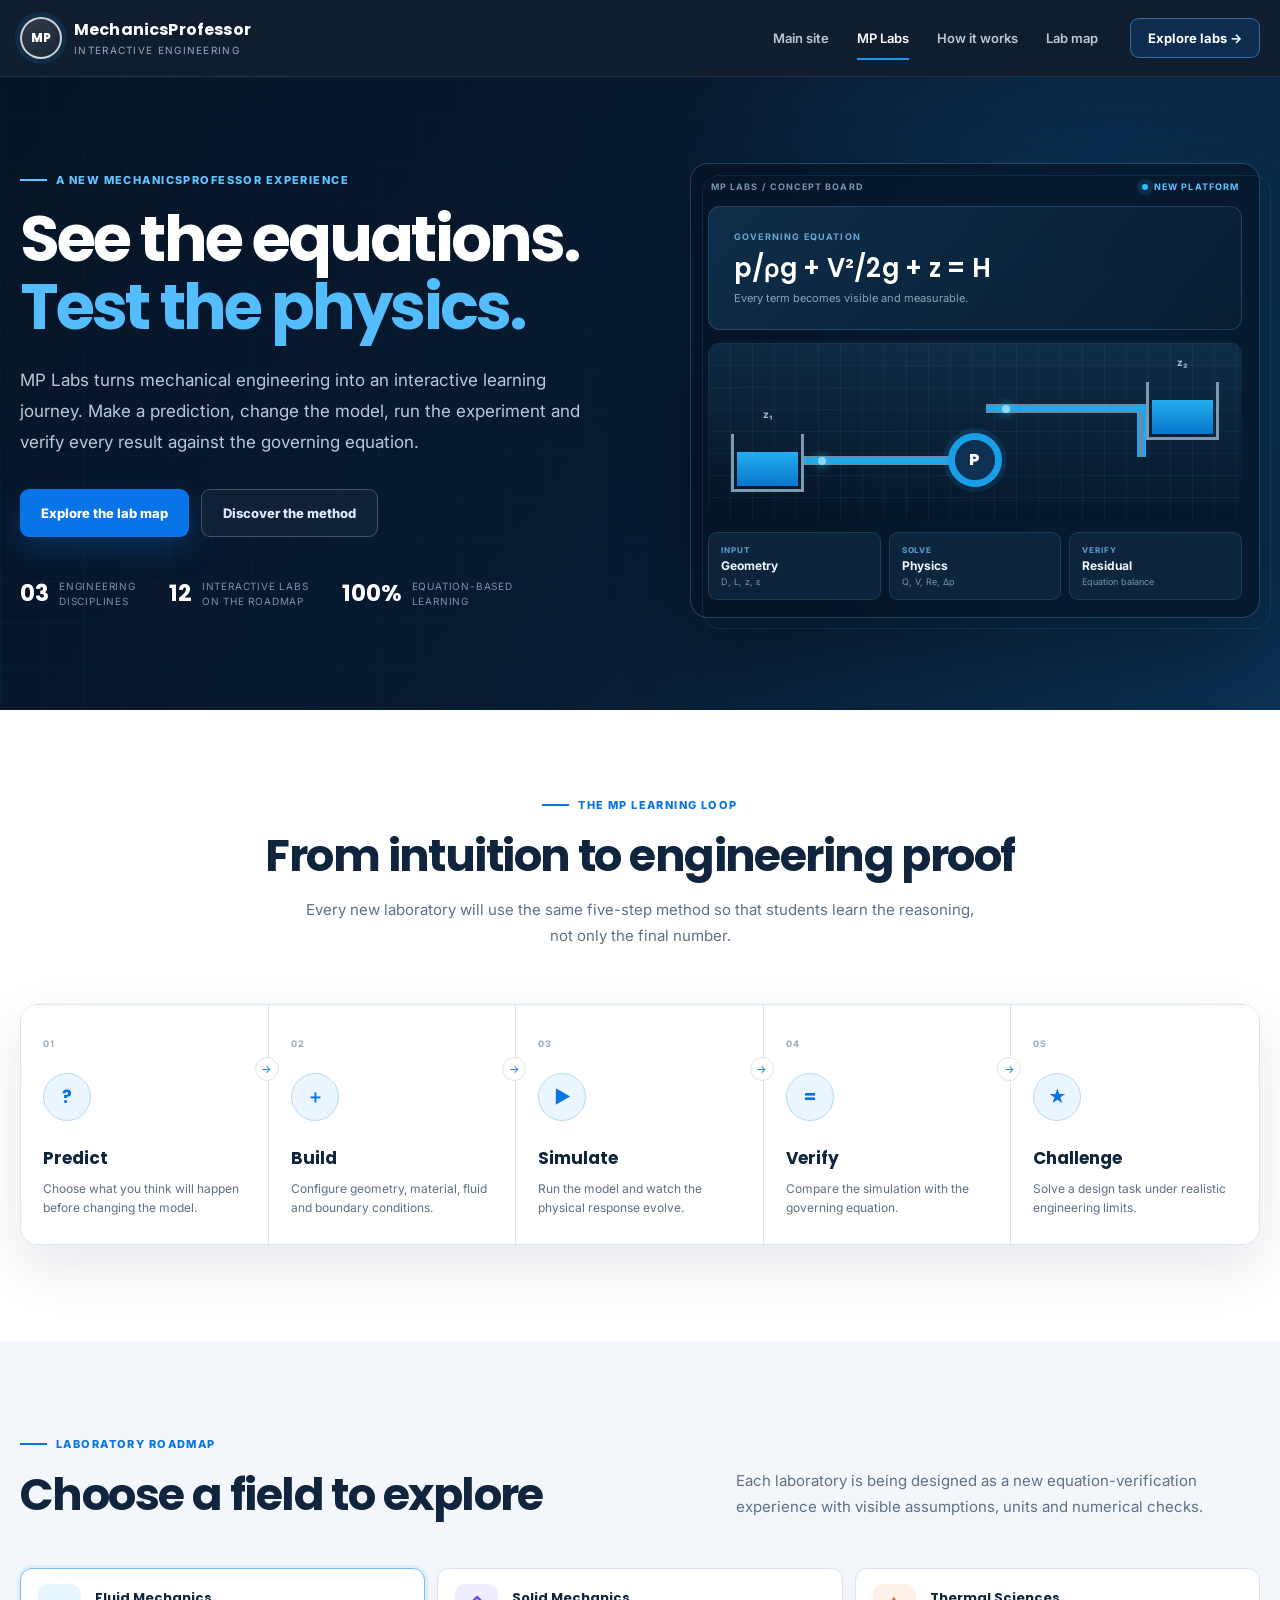
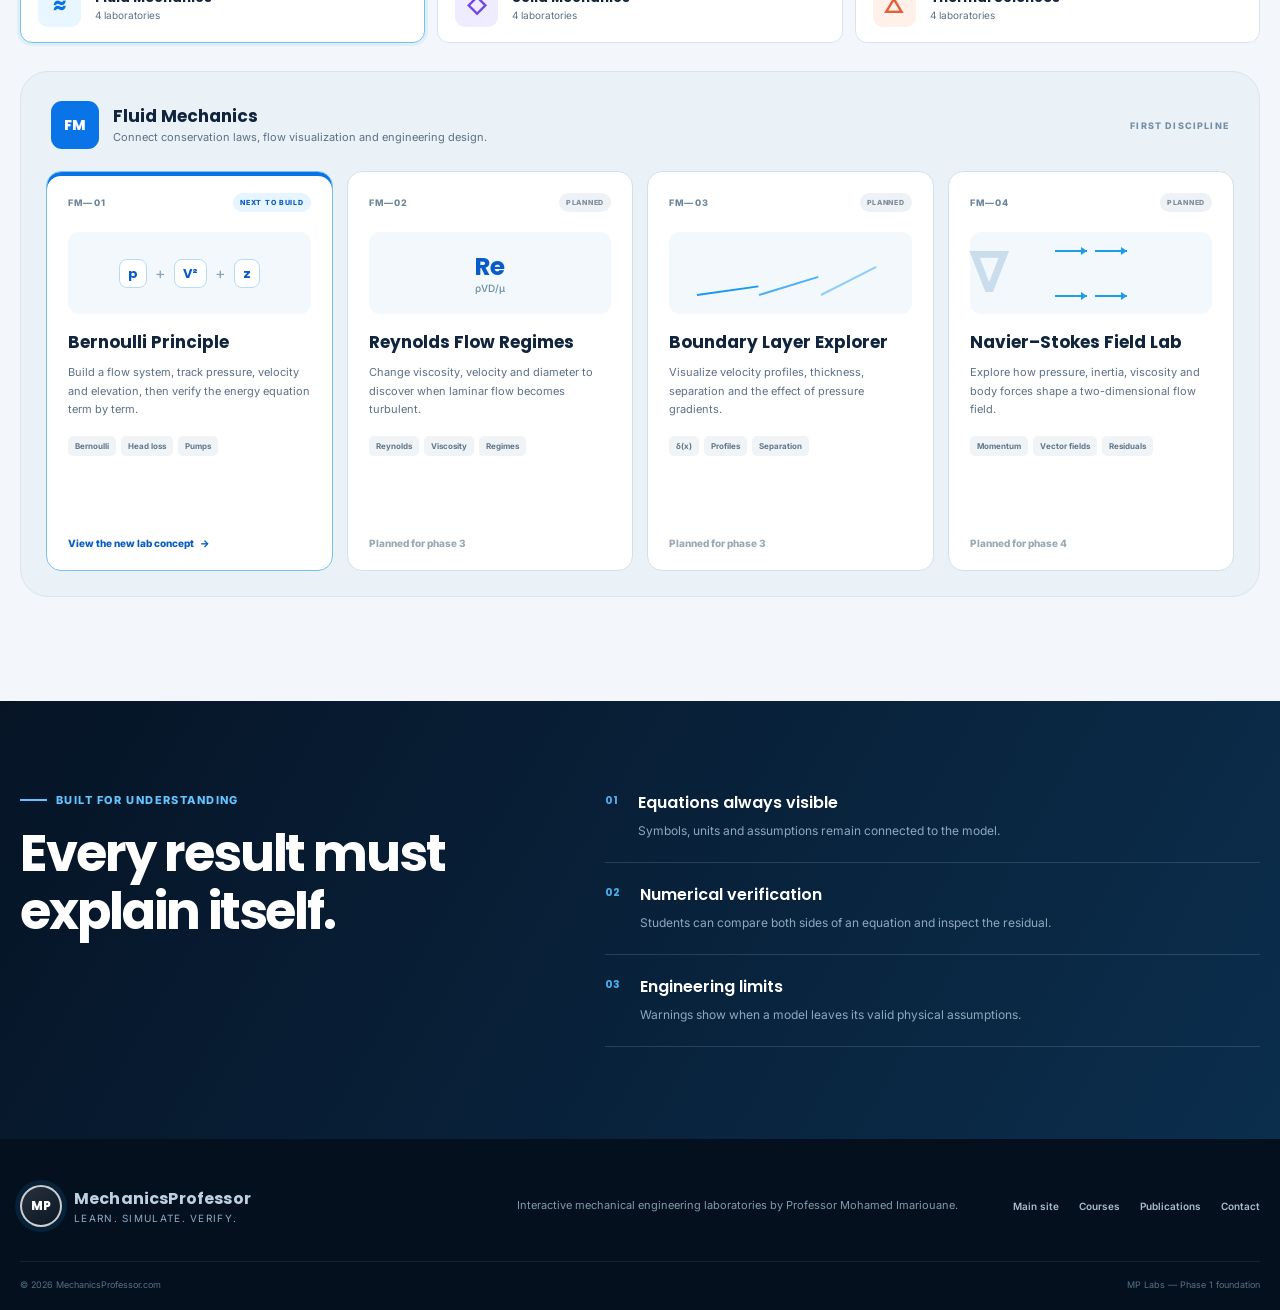
==== labs/index.html @ 992a131d "Launch MP Labs phase 1" ====
<!DOCTYPE html>
<html lang="en">
<head>
  <meta charset="UTF-8">
  <meta name="viewport" content="width=device-width, initial-scale=1.0">
  <meta name="description" content="MP Labs is the interactive engineering laboratory platform from MechanicsProfessor for fluid mechanics, solid mechanics and thermal sciences.">
  <meta name="author" content="Professor Mohamed Imariouane">
  <meta property="og:title" content="MP Labs | Interactive Engineering Laboratories">
  <meta property="og:description" content="Predict, build, simulate, verify and master engineering equations.">
  <meta property="og:type" content="website">
  <title>MP Labs | Interactive Engineering Laboratories</title>
  <link rel="preconnect" href="https://fonts.googleapis.com">
  <link rel="preconnect" href="https://fonts.gstatic.com" crossorigin>
  <link href="https://fonts.googleapis.com/css2?family=Inter:wght@400;500;600;700&family=Poppins:wght@500;600;700;800&display=swap" rel="stylesheet">
  <link rel="stylesheet" href="shared/lab-design.css">
</head>
<body class="labs-home">
  <header class="labs-header">
    <div class="labs-container header-inner">
      <a class="labs-brand" href="../index.html" aria-label="MechanicsProfessor home">
        <span class="brand-gear" aria-hidden="true">MP</span>
        <span class="brand-copy"><strong>MechanicsProfessor</strong><small>Interactive engineering</small></span>
      </a>
      <nav class="labs-nav" aria-label="Laboratory navigation">
        <a href="../index.html">Main site</a>
        <a class="active" href="./" aria-current="page">MP Labs</a>
        <a href="#method">How it works</a>
        <a href="#lab-map">Lab map</a>
      </nav>
      <a class="header-action" href="#lab-map">Explore labs <span aria-hidden="true">→</span></a>
    </div>
  </header>

  <main>
    <section class="labs-hero">
      <div class="labs-container hero-grid">
        <div class="hero-copy">
          <p class="eyebrow"><span></span> A new MechanicsProfessor experience</p>
          <h1>See the equations.<br><em>Test the physics.</em></h1>
          <p class="hero-lead">MP Labs turns mechanical engineering into an interactive learning journey. Make a prediction, change the model, run the experiment and verify every result against the governing equation.</p>
          <div class="hero-actions">
            <a class="button button-primary" href="#lab-map">Explore the lab map</a>
            <a class="button button-secondary" href="#method">Discover the method</a>
          </div>
          <dl class="hero-facts">
            <div><dt>03</dt><dd>engineering<br>disciplines</dd></div>
            <div><dt>12</dt><dd>interactive labs<br>on the roadmap</dd></div>
            <div><dt>100%</dt><dd>equation-based<br>learning</dd></div>
          </dl>
        </div>

        <div class="hero-board" aria-label="Preview of the MP Labs learning system">
          <div class="board-topline"><span>MP LABS / CONCEPT BOARD</span><span class="live-dot">NEW PLATFORM</span></div>
          <div class="equation-window">
            <div class="equation-label">Governing equation</div>
            <div class="equation-main">p/ρg + V²/2g + z = H</div>
            <div class="equation-note">Every term becomes visible and measurable.</div>
          </div>
          <div class="board-diagram" aria-hidden="true">
            <div class="reservoir reservoir-a"><span>z₁</span><i></i></div>
            <div class="pipe-line pipe-a"></div>
            <div class="pump-symbol">P</div>
            <div class="pipe-line pipe-b"></div>
            <div class="flow-pulse pulse-one"></div>
            <div class="flow-pulse pulse-two"></div>
            <div class="reservoir reservoir-b"><span>z₂</span><i></i></div>
          </div>
          <div class="board-metrics">
            <article><small>INPUT</small><strong>Geometry</strong><span>D, L, z, ε</span></article>
            <article><small>SOLVE</small><strong>Physics</strong><span>Q, V, Re, Δp</span></article>
            <article><small>VERIFY</small><strong>Residual</strong><span>Equation balance</span></article>
          </div>
        </div>
      </div>
    </section>

    <section class="method-section" id="method">
      <div class="labs-container">
        <div class="section-heading compact-heading">
          <p class="eyebrow"><span></span> The MP learning loop</p>
          <h2>From intuition to engineering proof</h2>
          <p>Every new laboratory will use the same five-step method so that students learn the reasoning, not only the final number.</p>
        </div>
        <ol class="learning-loop">
          <li><span class="step-number">01</span><div class="step-icon">?</div><h3>Predict</h3><p>Choose what you think will happen before changing the model.</p></li>
          <li><span class="step-number">02</span><div class="step-icon">＋</div><h3>Build</h3><p>Configure geometry, material, fluid and boundary conditions.</p></li>
          <li><span class="step-number">03</span><div class="step-icon">▶</div><h3>Simulate</h3><p>Run the model and watch the physical response evolve.</p></li>
          <li><span class="step-number">04</span><div class="step-icon">=</div><h3>Verify</h3><p>Compare the simulation with the governing equation.</p></li>
          <li><span class="step-number">05</span><div class="step-icon">★</div><h3>Challenge</h3><p>Solve a design task under realistic engineering limits.</p></li>
        </ol>
      </div>
    </section>

    <section class="lab-map-section" id="lab-map">
      <div class="labs-container">
        <div class="section-heading lab-map-heading">
          <div>
            <p class="eyebrow"><span></span> Laboratory roadmap</p>
            <h2>Choose a field to explore</h2>
          </div>
          <p>Each laboratory is being designed as a new equation-verification experience with visible assumptions, units and numerical checks.</p>
        </div>

        <div class="discipline-tabs" role="tablist" aria-label="Engineering disciplines">
          <button class="discipline-tab is-active" id="tab-fluid" type="button" role="tab" aria-selected="true" aria-controls="panel-fluid" data-discipline="fluid">
            <span class="tab-mark fluid-mark">≈</span><span><strong>Fluid Mechanics</strong><small>4 laboratories</small></span>
          </button>
          <button class="discipline-tab" id="tab-solid" type="button" role="tab" aria-selected="false" aria-controls="panel-solid" data-discipline="solid">
            <span class="tab-mark solid-mark">◇</span><span><strong>Solid Mechanics</strong><small>4 laboratories</small></span>
          </button>
          <button class="discipline-tab" id="tab-thermal" type="button" role="tab" aria-selected="false" aria-controls="panel-thermal" data-discipline="thermal">
            <span class="tab-mark thermal-mark">△</span><span><strong>Thermal Sciences</strong><small>4 laboratories</small></span>
          </button>
        </div>

        <div class="discipline-panel is-active" id="panel-fluid" role="tabpanel" aria-labelledby="tab-fluid" data-panel="fluid">
          <div class="panel-intro"><span class="panel-code">FM</span><div><h3>Fluid Mechanics</h3><p>Connect conservation laws, flow visualization and engineering design.</p></div><span class="panel-status">FIRST DISCIPLINE</span></div>
          <div class="lab-grid">
            <article class="lab-card lab-card-featured">
              <div class="card-meta"><span class="lab-code">FM—01</span><span class="status status-next">NEXT TO BUILD</span></div>
              <div class="card-symbol bernoulli-symbol"><span>p</span><i>+</i><span>V²</span><i>+</i><span>z</span></div>
              <h3>Bernoulli Principle</h3>
              <p>Build a flow system, track pressure, velocity and elevation, then verify the energy equation term by term.</p>
              <ul class="concept-tags"><li>Bernoulli</li><li>Head loss</li><li>Pumps</li></ul>
              <a class="card-link" href="fluid-mechanics/bernoulli/">View the new lab concept <span>→</span></a>
            </article>
            <article class="lab-card">
              <div class="card-meta"><span class="lab-code">FM—02</span><span class="status">PLANNED</span></div>
              <div class="card-symbol reynolds-symbol"><span>Re</span><i>ρVD/μ</i></div>
              <h3>Reynolds Flow Regimes</h3>
              <p>Change viscosity, velocity and diameter to discover when laminar flow becomes turbulent.</p>
              <ul class="concept-tags"><li>Reynolds</li><li>Viscosity</li><li>Regimes</li></ul>
              <span class="card-link card-link-muted">Planned for phase 3</span>
            </article>
            <article class="lab-card">
              <div class="card-meta"><span class="lab-code">FM—03</span><span class="status">PLANNED</span></div>
              <div class="card-symbol boundary-symbol"><i></i><i></i><i></i></div>
              <h3>Boundary Layer Explorer</h3>
              <p>Visualize velocity profiles, thickness, separation and the effect of pressure gradients.</p>
              <ul class="concept-tags"><li>δ(x)</li><li>Profiles</li><li>Separation</li></ul>
              <span class="card-link card-link-muted">Planned for phase 3</span>
            </article>
            <article class="lab-card">
              <div class="card-meta"><span class="lab-code">FM—04</span><span class="status">PLANNED</span></div>
              <div class="card-symbol field-symbol"><i></i><i></i><i></i><i></i><span>∇</span></div>
              <h3>Navier–Stokes Field Lab</h3>
              <p>Explore how pressure, inertia, viscosity and body forces shape a two-dimensional flow field.</p>
              <ul class="concept-tags"><li>Momentum</li><li>Vector fields</li><li>Residuals</li></ul>
              <span class="card-link card-link-muted">Planned for phase 4</span>
            </article>
          </div>
        </div>

        <div class="discipline-panel" id="panel-solid" role="tabpanel" aria-labelledby="tab-solid" data-panel="solid" hidden>
          <div class="panel-intro"><span class="panel-code solid-code">SM</span><div><h3>Solid Mechanics</h3><p>Link loading, deformation, stress and failure through interactive models.</p></div><span class="panel-status">ROADMAP</span></div>
          <div class="lab-grid">
            <article class="lab-card"><div class="card-meta"><span class="lab-code">SM—01</span><span class="status">PLANNED</span></div><div class="card-symbol text-symbol">σ–ε</div><h3>Stress–Strain Studio</h3><p>Compare elastic, plastic and brittle material behaviour from complete constitutive curves.</p><ul class="concept-tags"><li>Hooke</li><li>Yield</li><li>Ductility</li></ul><span class="card-link card-link-muted">Solid Mechanics roadmap</span></article>
            <article class="lab-card"><div class="card-meta"><span class="lab-code">SM—02</span><span class="status">PLANNED</span></div><div class="card-symbol text-symbol">EI·v″</div><h3>Beam Deflection Lab</h3><p>Move loads and supports, then compare the calculated and visualized deflection curve.</p><ul class="concept-tags"><li>Beams</li><li>Supports</li><li>Deflection</li></ul><span class="card-link card-link-muted">Solid Mechanics roadmap</span></article>
            <article class="lab-card"><div class="card-meta"><span class="lab-code">SM—03</span><span class="status">PLANNED</span></div><div class="card-symbol text-symbol">Mohr</div><h3>Mohr's Circle Explorer</h3><p>Rotate an element and see the normal and shear stresses move around Mohr's circle.</p><ul class="concept-tags"><li>Stress</li><li>Rotation</li><li>Principal</li></ul><span class="card-link card-link-muted">Solid Mechanics roadmap</span></article>
            <article class="lab-card"><div class="card-meta"><span class="lab-code">SM—04</span><span class="status">PLANNED</span></div><div class="card-symbol text-symbol">S–N</div><h3>Fatigue Design Lab</h3><p>Investigate cyclic loading, mean stress and design safety using S–N behaviour.</p><ul class="concept-tags"><li>Fatigue</li><li>Cycles</li><li>Safety</li></ul><span class="card-link card-link-muted">Solid Mechanics roadmap</span></article>
          </div>
        </div>

        <div class="discipline-panel" id="panel-thermal" role="tabpanel" aria-labelledby="tab-thermal" data-panel="thermal" hidden>
          <div class="panel-intro"><span class="panel-code thermal-code">TS</span><div><h3>Thermal Sciences</h3><p>Explore energy conversion, heat transfer and thermodynamic performance.</p></div><span class="panel-status">ROADMAP</span></div>
          <div class="lab-grid">
            <article class="lab-card"><div class="card-meta"><span class="lab-code">TS—01</span><span class="status">PLANNED</span></div><div class="card-symbol text-symbol">P–V</div><h3>Thermodynamic Cycle Builder</h3><p>Assemble ideal processes and visualize work, heat and efficiency on state diagrams.</p><ul class="concept-tags"><li>Cycles</li><li>Work</li><li>Efficiency</li></ul><span class="card-link card-link-muted">Thermal roadmap</span></article>
            <article class="lab-card"><div class="card-meta"><span class="lab-code">TS—02</span><span class="status">PLANNED</span></div><div class="card-symbol text-symbol">q = −k∇T</div><h3>Heat Conduction Lab</h3><p>Change geometry and conductivity to discover temperature fields and thermal resistance.</p><ul class="concept-tags"><li>Fourier</li><li>Gradient</li><li>Resistance</li></ul><span class="card-link card-link-muted">Thermal roadmap</span></article>
            <article class="lab-card"><div class="card-meta"><span class="lab-code">TS—03</span><span class="status">PLANNED</span></div><div class="card-symbol text-symbol">Nu</div><h3>Convection Explorer</h3><p>Connect flow regime, boundary layers and dimensionless correlations to heat transfer.</p><ul class="concept-tags"><li>Nusselt</li><li>Convection</li><li>Correlations</li></ul><span class="card-link card-link-muted">Thermal roadmap</span></article>
            <article class="lab-card"><div class="card-meta"><span class="lab-code">TS—04</span><span class="status">PLANNED</span></div><div class="card-symbol text-symbol">εσT⁴</div><h3>Thermal Radiation Lab</h3><p>Test emissivity, view factors and temperature to balance radiative exchange.</p><ul class="concept-tags"><li>Radiation</li><li>Emissivity</li><li>View factor</li></ul><span class="card-link card-link-muted">Thermal roadmap</span></article>
          </div>
        </div>
      </div>
    </section>

    <section class="quality-section">
      <div class="labs-container quality-grid">
        <div><p class="eyebrow light-eyebrow"><span></span> Built for understanding</p><h2>Every result must explain itself.</h2></div>
        <div class="quality-list">
          <article><span>01</span><div><h3>Equations always visible</h3><p>Symbols, units and assumptions remain connected to the model.</p></div></article>
          <article><span>02</span><div><h3>Numerical verification</h3><p>Students can compare both sides of an equation and inspect the residual.</p></div></article>
          <article><span>03</span><div><h3>Engineering limits</h3><p>Warnings show when a model leaves its valid physical assumptions.</p></div></article>
        </div>
      </div>
    </section>
  </main>

  <footer class="labs-footer">
    <div class="labs-container footer-main">
      <a class="labs-brand footer-brand" href="../index.html"><span class="brand-gear">MP</span><span class="brand-copy"><strong>MechanicsProfessor</strong><small>Learn. Simulate. Verify.</small></span></a>
      <p>Interactive mechanical engineering laboratories by Professor Mohamed Imariouane.</p>
      <div class="footer-links"><a href="../index.html">Main site</a><a href="../index.html#courses">Courses</a><a href="../index.html#publications">Publications</a><a href="../index.html#contact">Contact</a></div>
    </div>
    <div class="labs-container footer-bottom"><span>© 2026 MechanicsProfessor.com</span><span>MP Labs — Phase 1 foundation</span></div>
  </footer>

  <script src="shared/lab-engine.js"></script>
</body>
</html>
---- labs/shared/lab-design.css ----
:root {
  --navy-950: #061426;
  --navy-900: #081b32;
  --navy-850: #0b2440;
  --navy-800: #102d4c;
  --blue-700: #075cc8;
  --blue-600: #0874e8;
  --blue-500: #1698f5;
  --cyan-400: #2dc7ee;
  --ink: #10253d;
  --slate: #5d7086;
  --line: #d9e4ee;
  --line-dark: rgba(174, 208, 235, 0.18);
  --paper: #ffffff;
  --mist: #f3f7fb;
  --blue-mist: #eaf5ff;
  --green: #16a367;
  --orange: #ef8a26;
  --purple: #7047e8;
  --thermal: #e36035;
  --radius-sm: 10px;
  --radius: 18px;
  --radius-lg: 28px;
  --shadow: 0 22px 60px rgba(14, 46, 79, 0.11);
  --container: 1240px;
  --font-body: "Inter", Arial, sans-serif;
  --font-heading: "Poppins", "Inter", Arial, sans-serif;
}

* { box-sizing: border-box; }
html { scroll-behavior: smooth; }
body {
  margin: 0;
  background: var(--mist);
  color: var(--ink);
  font-family: var(--font-body);
  -webkit-font-smoothing: antialiased;
}
a { color: inherit; }
button, input, select { font: inherit; }
.labs-container { width: min(calc(100% - 40px), var(--container)); margin-inline: auto; }

.labs-header {
  position: sticky;
  z-index: 100;
  top: 0;
  background: rgba(6, 20, 38, 0.96);
  color: #fff;
  border-bottom: 1px solid rgba(255, 255, 255, 0.09);
  backdrop-filter: blur(16px);
}
.header-inner { min-height: 76px; display: flex; align-items: center; gap: 32px; }
.labs-brand { display: inline-flex; align-items: center; gap: 12px; text-decoration: none; flex: 0 0 auto; }
.brand-gear {
  width: 42px;
  height: 42px;
  display: inline-grid;
  place-items: center;
  border: 2px solid rgba(255, 255, 255, 0.78);
  border-radius: 50%;
  background: linear-gradient(145deg, rgba(255,255,255,.14), rgba(255,255,255,.03));
  color: #fff;
  font: 800 12px/1 var(--font-heading);
  letter-spacing: -0.03em;
  box-shadow: 0 0 0 5px rgba(22, 152, 245, 0.12);
}
.brand-copy { display: grid; line-height: 1; }
.brand-copy strong { font: 700 16px/1.15 var(--font-heading); letter-spacing: 0.01em; }
.brand-copy small { margin-top: 5px; color: #8eabc6; font-size: 10px; text-transform: uppercase; letter-spacing: .13em; }
.labs-nav { display: flex; align-items: center; gap: 28px; margin-left: auto; }
.labs-nav a { color: #b9c9d8; text-decoration: none; font-size: 13px; font-weight: 600; transition: color .2s ease; }
.labs-nav a:hover, .labs-nav a.active { color: #fff; }
.labs-nav a.active { position: relative; }
.labs-nav a.active::after { content: ""; position: absolute; left: 0; right: 0; bottom: -14px; height: 2px; background: var(--blue-500); }
.header-action { padding: 11px 17px; border: 1px solid rgba(80, 177, 255, .5); border-radius: 9px; text-decoration: none; color: #fff; font-size: 13px; font-weight: 700; background: rgba(9, 113, 219, .18); }
.header-action:hover { background: var(--blue-700); }

.labs-hero {
  position: relative;
  overflow: hidden;
  padding: 86px 0 92px;
  color: #fff;
  background:
    radial-gradient(circle at 80% 30%, rgba(22, 152, 245, .17), transparent 34%),
    linear-gradient(125deg, var(--navy-950) 0%, var(--navy-900) 58%, #0b3154 100%);
}
.labs-hero::before {
  content: "";
  position: absolute;
  inset: 0;
  opacity: .28;
  background-image: linear-gradient(rgba(99,165,214,.14) 1px, transparent 1px), linear-gradient(90deg, rgba(99,165,214,.14) 1px, transparent 1px);
  background-size: 42px 42px;
  mask-image: linear-gradient(to right, black, transparent 76%);
}
.hero-grid { position: relative; display: grid; grid-template-columns: 1fr .96fr; gap: 76px; align-items: center; }
.eyebrow { display: flex; align-items: center; gap: 9px; margin: 0 0 18px; color: var(--blue-600); font-size: 11px; font-weight: 800; letter-spacing: .13em; text-transform: uppercase; }
.eyebrow > span { width: 27px; height: 2px; background: currentColor; }
.labs-hero .eyebrow { color: #63c5ff; }
.hero-copy h1 { max-width: 700px; margin: 0; font: 700 clamp(42px, 5vw, 72px)/1.06 var(--font-heading); letter-spacing: -.045em; }
.hero-copy h1 em { color: #53bdff; font-style: normal; }
.hero-lead { max-width: 650px; margin: 25px 0 0; color: #b7cadb; font-size: 17px; line-height: 1.8; }
.hero-actions { display: flex; flex-wrap: wrap; gap: 12px; margin: 32px 0 42px; }
.button { min-height: 48px; display: inline-flex; align-items: center; justify-content: center; padding: 0 21px; border-radius: 9px; text-decoration: none; font-size: 13px; font-weight: 800; }
.button-primary { background: var(--blue-600); color: #fff; box-shadow: 0 12px 30px rgba(5, 105, 213, .28); }
.button-primary:hover { background: #1188f0; }
.button-secondary { border: 1px solid rgba(255,255,255,.22); color: #dbeaff; background: rgba(255,255,255,.04); }
.button-secondary:hover { background: rgba(255,255,255,.09); }
.hero-facts { display: flex; gap: 33px; margin: 0; }
.hero-facts div { display: flex; align-items: center; gap: 10px; }
.hero-facts dt { color: #fff; font: 700 23px/1 var(--font-heading); }
.hero-facts dd { margin: 0; color: #7694ae; font-size: 10px; line-height: 1.45; text-transform: uppercase; letter-spacing: .08em; }

.hero-board { position: relative; padding: 17px; border: 1px solid rgba(134,199,242,.25); border-radius: var(--radius); background: rgba(5,18,34,.7); box-shadow: 0 34px 80px rgba(0,0,0,.28); backdrop-filter: blur(10px); }
.hero-board::after { content: ""; position: absolute; inset: 11px -12px -12px 11px; z-index: -1; border: 1px solid rgba(44,149,221,.16); border-radius: var(--radius); }
.board-topline { display: flex; justify-content: space-between; gap: 20px; padding: 0 3px 14px; color: #7595af; font-size: 9px; font-weight: 700; letter-spacing: .12em; }
.live-dot { color: #5bc6ff; }
.live-dot::before { content: ""; display: inline-block; width: 6px; height: 6px; margin-right: 6px; border-radius: 50%; background: #2dbdff; box-shadow: 0 0 0 5px rgba(45,189,255,.12); }
.equation-window { padding: 24px 25px; border: 1px solid rgba(114,187,237,.2); border-radius: 12px; background: linear-gradient(130deg, rgba(17,50,79,.86), rgba(9,30,51,.85)); }
.equation-label { color: #67a6d3; font-size: 9px; font-weight: 700; letter-spacing: .13em; text-transform: uppercase; }
.equation-main { margin: 10px 0 7px; color: #fff; font: 600 clamp(20px, 2vw, 30px)/1.25 var(--font-heading); letter-spacing: .01em; }
.equation-note { color: #88a4ba; font-size: 11px; }
.board-diagram { position: relative; height: 176px; margin: 13px 0; border-radius: 11px; overflow: hidden; background: linear-gradient(180deg, rgba(28,68,100,.45), rgba(4,19,33,.25)); }
.board-diagram::before { content: ""; position: absolute; inset: 0; background-image: linear-gradient(rgba(96,158,200,.08) 1px, transparent 1px), linear-gradient(90deg, rgba(96,158,200,.08) 1px, transparent 1px); background-size: 22px 22px; }
.reservoir { position: absolute; bottom: 27px; width: 73px; height: 58px; border: 3px solid #7b9ab2; border-top: 0; }
.reservoir i { position: absolute; inset: 18px 3px 3px; background: linear-gradient(#24aef0, #0877cb); }
.reservoir span { position: absolute; top: -26px; width: 100%; color: #a8c2d7; font-size: 10px; font-weight: 700; text-align: center; }
.reservoir-a { left: 23px; }
.reservoir-b { right: 23px; bottom: 79px; }
.pipe-line { position: absolute; height: 9px; background: #6c8ba2; }
.pipe-line::after { content: ""; position: absolute; inset: 2px 0; background: #18aaf4; }
.pipe-a { left: 96px; right: 52%; bottom: 54px; }
.pipe-b { left: 52%; right: 96px; bottom: 106px; }
.pipe-b::before { content: ""; position: absolute; right: 0; top: 0; width: 9px; height: 53px; background: #6c8ba2; box-shadow: inset 2px 0 #18aaf4, inset -3px 0 #18aaf4; }
.pump-symbol { position: absolute; left: 50%; bottom: 32px; width: 54px; height: 54px; transform: translateX(-50%); display: grid; place-items: center; border: 7px solid #1a9ee8; border-radius: 50%; background: #0c3151; color: #fff; font: 800 16px/1 var(--font-heading); box-shadow: 0 0 0 5px rgba(26,158,232,.12); }
.flow-pulse { position: absolute; width: 8px; height: 8px; border-radius: 50%; background: #88ddff; box-shadow: 0 0 10px #27bfff; animation: pulseFlow 3.2s linear infinite; }
.pulse-one { left: 110px; bottom: 54px; }
.pulse-two { left: 55%; bottom: 106px; animation-delay: -1.5s; }
@keyframes pulseFlow { 0% { transform: translateX(0); opacity: 0; } 15% { opacity: 1; } 85% { opacity: 1; } 100% { transform: translateX(118px); opacity: 0; } }
.board-metrics { display: grid; grid-template-columns: repeat(3, 1fr); gap: 8px; }
.board-metrics article { display: grid; gap: 3px; padding: 12px; border: 1px solid rgba(111,172,215,.17); border-radius: 9px; background: rgba(18,48,73,.56); }
.board-metrics small { color: #5398c8; font-size: 8px; font-weight: 800; letter-spacing: .12em; }
.board-metrics strong { color: #edf8ff; font-size: 12px; }
.board-metrics span { color: #7394ad; font-size: 9px; }

.method-section { padding: 88px 0 96px; background: #fff; }
.section-heading h2 { margin: 0; font: 700 clamp(31px, 3.5vw, 48px)/1.14 var(--font-heading); letter-spacing: -.035em; color: var(--ink); }
.section-heading > p:last-child { max-width: 690px; margin: 16px 0 0; color: var(--slate); font-size: 15px; line-height: 1.75; }
.compact-heading { text-align: center; }
.compact-heading .eyebrow { justify-content: center; }
.compact-heading > p:last-child { margin-inline: auto; }
.learning-loop { display: grid; grid-template-columns: repeat(5, 1fr); gap: 0; margin: 54px 0 0; padding: 0; list-style: none; border: 1px solid var(--line); border-radius: var(--radius); overflow: hidden; box-shadow: var(--shadow); }
.learning-loop li { position: relative; min-height: 235px; padding: 26px 22px; background: #fff; border-right: 1px solid var(--line); }
.learning-loop li:last-child { border-right: 0; }
.learning-loop li::after { content: "→"; position: absolute; z-index: 2; right: -11px; top: 52px; width: 22px; height: 22px; display: grid; place-items: center; border: 1px solid var(--line); border-radius: 50%; background: #fff; color: var(--blue-600); font-size: 11px; }
.learning-loop li:last-child::after { display: none; }
.step-number { color: #a2b0bd; font-size: 9px; font-weight: 800; letter-spacing: .12em; }
.step-icon { width: 48px; height: 48px; margin: 22px 0 26px; display: grid; place-items: center; border: 1px solid #b9daf4; border-radius: 50%; background: var(--blue-mist); color: var(--blue-600); font: 700 18px/1 var(--font-heading); }
.learning-loop h3 { margin: 0 0 10px; font: 700 17px/1.3 var(--font-heading); }
.learning-loop p { margin: 0; color: var(--slate); font-size: 12px; line-height: 1.65; }

.lab-map-section { padding: 96px 0 104px; background: var(--mist); }
.lab-map-heading { display: grid; grid-template-columns: 1fr .8fr; gap: 60px; align-items: end; }
.lab-map-heading > p { margin: 0 0 3px; color: var(--slate); font-size: 14px; line-height: 1.7; }
.discipline-tabs { display: grid; grid-template-columns: repeat(3, 1fr); gap: 12px; margin: 48px 0 28px; }
.discipline-tab { display: flex; align-items: center; gap: 14px; padding: 15px 17px; border: 1px solid var(--line); border-radius: 12px; background: #fff; color: var(--ink); text-align: left; cursor: pointer; transition: transform .2s ease, border-color .2s ease, box-shadow .2s ease; }
.discipline-tab:hover { transform: translateY(-2px); box-shadow: 0 12px 30px rgba(14,46,79,.08); }
.discipline-tab.is-active { border-color: #78bff0; box-shadow: 0 0 0 3px rgba(22,152,245,.09); }
.tab-mark { width: 43px; height: 43px; display: grid; place-items: center; flex: 0 0 auto; border-radius: 10px; font: 700 21px/1 var(--font-heading); }
.fluid-mark { background: #e8f6ff; color: var(--blue-600); }
.solid-mark { background: #f0ecff; color: var(--purple); }
.thermal-mark { background: #fff0e9; color: var(--thermal); }
.discipline-tab span:last-child { display: grid; gap: 3px; }
.discipline-tab strong { font: 700 13px/1.25 var(--font-heading); }
.discipline-tab small { color: var(--slate); font-size: 10px; }
.discipline-panel { padding: 25px; border: 1px solid var(--line); border-radius: var(--radius-lg); background: #eaf1f7; }
.discipline-panel[hidden] { display: none; }
.panel-intro { display: flex; align-items: center; gap: 14px; padding: 4px 5px 22px; }
.panel-code { width: 48px; height: 48px; display: grid; place-items: center; flex: 0 0 auto; border-radius: 11px; background: var(--blue-600); color: #fff; font: 800 14px/1 var(--font-heading); }
.solid-code { background: var(--purple); }
.thermal-code { background: var(--thermal); }
.panel-intro h3 { margin: 0; font: 700 17px/1.2 var(--font-heading); }
.panel-intro p { margin: 4px 0 0; color: var(--slate); font-size: 11px; }
.panel-status { margin-left: auto; color: #7590a6; font-size: 9px; font-weight: 800; letter-spacing: .13em; }
.lab-grid { display: grid; grid-template-columns: repeat(4, 1fr); gap: 14px; }
.lab-card { position: relative; min-height: 400px; display: flex; flex-direction: column; padding: 21px; border: 1px solid #d2e0ea; border-radius: 15px; background: #fff; transition: transform .22s ease, box-shadow .22s ease; }
.lab-card:hover { transform: translateY(-4px); box-shadow: 0 19px 38px rgba(14,46,79,.11); }
.lab-card-featured { border-color: #76c0f2; box-shadow: inset 0 4px 0 var(--blue-600); }
.card-meta { display: flex; justify-content: space-between; align-items: center; gap: 9px; }
.lab-code { color: #6e8498; font-size: 9px; font-weight: 800; letter-spacing: .13em; }
.status { padding: 5px 7px; border-radius: 999px; background: #eef2f6; color: #7d8c99; font-size: 7px; font-weight: 800; letter-spacing: .1em; }
.status-next { background: #e6f5ff; color: var(--blue-700); }
.card-symbol { height: 82px; display: flex; align-items: center; justify-content: center; gap: 8px; margin: 20px 0 17px; border-radius: 11px; background: #f3f8fc; color: var(--blue-700); }
.bernoulli-symbol span { padding: 7px 8px; border: 1px solid #b8dbf4; border-radius: 8px; background: #fff; font: 700 13px/1 var(--font-heading); }
.bernoulli-symbol i { color: #88a5b9; font-style: normal; }
.reynolds-symbol { flex-direction: column; gap: 4px; }
.reynolds-symbol span { font: 700 25px/1 var(--font-heading); }
.reynolds-symbol i { color: #688ba5; font: 500 10px/1 var(--font-body); }
.boundary-symbol { align-items: flex-end; gap: 0; padding-bottom: 18px; }
.boundary-symbol i { display: block; width: 62px; height: 2px; transform-origin: left; background: #1698f5; }
.boundary-symbol i:nth-child(1) { transform: rotate(-8deg); }
.boundary-symbol i:nth-child(2) { transform: rotate(-17deg); opacity: .75; }
.boundary-symbol i:nth-child(3) { transform: rotate(-27deg); opacity: .45; }
.field-symbol { position: relative; display: grid; grid-template-columns: repeat(2, 32px); gap: 8px; }
.field-symbol i { position: relative; height: 2px; background: #209de8; }
.field-symbol i::after { content: ""; position: absolute; right: 0; top: -3px; border-left: 6px solid #209de8; border-top: 4px solid transparent; border-bottom: 4px solid transparent; }
.field-symbol span { position: absolute; color: rgba(12,98,171,.18); font: 700 54px/1 var(--font-heading); }
.text-symbol { font: 700 21px/1 var(--font-heading); }
.lab-card h3 { margin: 0 0 10px; font: 700 17px/1.3 var(--font-heading); }
.lab-card > p { margin: 0; color: var(--slate); font-size: 11px; line-height: 1.65; }
.concept-tags { display: flex; flex-wrap: wrap; gap: 5px; margin: 18px 0 22px; padding: 0; list-style: none; }
.concept-tags li { padding: 5px 7px; border-radius: 5px; background: #f0f4f7; color: #60778b; font-size: 8px; font-weight: 700; }
.card-link { margin-top: auto; color: var(--blue-700); text-decoration: none; font-size: 10px; font-weight: 800; }
.card-link span { margin-left: 4px; }
.card-link-muted { color: #9aa9b5; }

.quality-section { padding: 92px 0; color: #fff; background: linear-gradient(120deg, var(--navy-950), #0b2e4d); }
.quality-grid { display: grid; grid-template-columns: .85fr 1.15fr; gap: 100px; align-items: start; }
.light-eyebrow { color: #63c5ff; }
.quality-section h2 { max-width: 430px; margin: 0; font: 700 clamp(33px,4vw,54px)/1.12 var(--font-heading); letter-spacing: -.04em; }
.quality-list { display: grid; }
.quality-list article { display: flex; gap: 20px; padding: 22px 0; border-bottom: 1px solid var(--line-dark); }
.quality-list article:first-child { padding-top: 0; }
.quality-list article > span { color: #4baeea; font: 700 11px/1.4 var(--font-heading); }
.quality-list h3 { margin: 0 0 7px; font: 600 16px/1.3 var(--font-heading); }
.quality-list p { margin: 0; color: #8fa8bd; font-size: 12px; line-height: 1.6; }

.labs-footer { padding: 46px 0 20px; color: #bdd0e0; background: #04101e; }
.footer-main { display: grid; grid-template-columns: 1fr 1fr auto; gap: 40px; align-items: center; }
.footer-main > p { margin: 0; color: #8199ad; font-size: 11px; line-height: 1.6; }
.footer-links { display: flex; gap: 20px; }
.footer-links a { color: #a9bdce; text-decoration: none; font-size: 10px; font-weight: 600; }
.footer-links a:hover { color: #fff; }
.footer-bottom { display: flex; justify-content: space-between; margin-top: 34px; padding-top: 17px; border-top: 1px solid rgba(255,255,255,.08); color: #577086; font-size: 9px; }

/* New-lab concept page */
.concept-main { min-height: calc(100vh - 76px); background: var(--mist); }
.concept-hero { padding: 78px 0 52px; color: #fff; background: linear-gradient(120deg, var(--navy-950), #0c3558); }
.concept-hero-grid { display: grid; grid-template-columns: 1fr .8fr; gap: 70px; align-items: center; }
.concept-hero h1 { max-width: 760px; margin: 0; font: 700 clamp(39px,5vw,64px)/1.07 var(--font-heading); letter-spacing: -.045em; }
.concept-hero h1 em { color: #5bc6ff; font-style: normal; }
.concept-hero p:not(.eyebrow) { max-width: 680px; margin: 23px 0 0; color: #b3c8d9; font-size: 16px; line-height: 1.75; }
.retired-note { padding: 22px; border: 1px solid rgba(90,195,255,.28); border-radius: 14px; background: rgba(13,51,82,.65); }
.retired-note strong { display: block; margin-bottom: 8px; color: #fff; font: 600 15px/1.35 var(--font-heading); }
.retired-note p { margin: 0 !important; color: #91aec4 !important; font-size: 12px !important; }
.concept-body { padding: 68px 0 90px; }
.concept-columns { display: grid; grid-template-columns: 1.15fr .85fr; gap: 24px; }
.concept-panel { padding: 30px; border: 1px solid var(--line); border-radius: var(--radius); background: #fff; box-shadow: 0 15px 45px rgba(15,49,81,.07); }
.concept-panel h2 { margin: 0 0 8px; font: 700 23px/1.3 var(--font-heading); }
.concept-panel > p { margin: 0 0 26px; color: var(--slate); font-size: 13px; line-height: 1.7; }
.equation-card { padding: 24px; border-left: 4px solid var(--blue-600); border-radius: 10px; background: #edf7ff; }
.equation-card strong { display: block; color: var(--blue-700); font-size: 11px; text-transform: uppercase; letter-spacing: .1em; }
.equation-card div { margin: 13px 0; font: 600 clamp(18px,2.3vw,29px)/1.4 var(--font-heading); }
.equation-card small { color: #607b91; line-height: 1.6; }
.feature-checklist { display: grid; gap: 10px; margin: 22px 0 0; padding: 0; list-style: none; }
.feature-checklist li { display: flex; gap: 10px; align-items: flex-start; padding: 13px; border: 1px solid #e2eaf1; border-radius: 9px; color: #4f6579; font-size: 12px; }
.feature-checklist li::before { content: "✓"; color: var(--green); font-weight: 800; }
.build-phases { display: grid; gap: 13px; margin-top: 23px; }
.build-phase { display: grid; grid-template-columns: 40px 1fr auto; gap: 13px; align-items: center; padding: 14px; border: 1px solid var(--line); border-radius: 10px; }
.build-phase > span:first-child { width: 40px; height: 40px; display: grid; place-items: center; border-radius: 9px; background: var(--blue-mist); color: var(--blue-700); font-weight: 800; }
.build-phase strong { display: block; font-size: 12px; }
.build-phase small { color: var(--slate); font-size: 9px; }
.build-phase > span:last-child { color: #8598a8; font-size: 9px; font-weight: 800; letter-spacing: .08em; }
.back-link { display: inline-flex; align-items: center; gap: 7px; color: #c8dcEC; text-decoration: none; font-size: 12px; font-weight: 700; }

@media (max-width: 1060px) {
  .labs-nav { display: none; }
  .header-action { margin-left: auto; }
  .hero-grid { grid-template-columns: 1fr; gap: 58px; }
  .hero-copy { max-width: 760px; }
  .hero-board { max-width: 720px; width: 100%; }
  .learning-loop { grid-template-columns: repeat(3, 1fr); }
  .learning-loop li { border-bottom: 1px solid var(--line); }
  .learning-loop li:nth-child(3) { border-right: 0; }
  .lab-grid { grid-template-columns: repeat(2, 1fr); }
  .concept-hero-grid, .concept-columns { grid-template-columns: 1fr; }
}

@media (max-width: 720px) {
  .labs-container { width: min(calc(100% - 26px), var(--container)); }
  .header-inner { min-height: 68px; }
  .brand-copy small { display: none; }
  .header-action { padding: 9px 11px; font-size: 11px; }
  .labs-hero { padding: 62px 0 68px; }
  .hero-grid { gap: 42px; }
  .hero-copy h1 { font-size: clamp(38px, 12vw, 55px); }
  .hero-lead { font-size: 15px; }
  .hero-facts { display: grid; grid-template-columns: repeat(3, 1fr); gap: 13px; }
  .hero-facts div { display: grid; gap: 5px; }
  .hero-board { padding: 11px; }
  .board-diagram { height: 145px; }
  .reservoir { transform: scale(.78); transform-origin: bottom left; }
  .reservoir-b { transform-origin: bottom right; }
  .board-metrics { grid-template-columns: 1fr; }
  .method-section, .lab-map-section { padding: 66px 0; }
  .learning-loop { grid-template-columns: 1fr; }
  .learning-loop li { min-height: auto; border-right: 0; border-bottom: 1px solid var(--line); }
  .learning-loop li::after { display: none; }
  .step-icon { margin: 14px 0; }
  .lab-map-heading { grid-template-columns: 1fr; gap: 18px; }
  .discipline-tabs { grid-template-columns: 1fr; }
  .discipline-panel { padding: 13px; border-radius: 18px; }
  .panel-intro { align-items: flex-start; }
  .panel-status { display: none; }
  .lab-grid { grid-template-columns: 1fr; }
  .lab-card { min-height: 370px; }
  .quality-grid { grid-template-columns: 1fr; gap: 45px; }
  .footer-main { grid-template-columns: 1fr; gap: 24px; }
  .footer-links { flex-wrap: wrap; }
  .footer-bottom { display: grid; gap: 7px; }
  .concept-hero { padding: 54px 0 42px; }
  .concept-body { padding: 46px 0 62px; }
  .concept-panel { padding: 21px; }
  .build-phase { grid-template-columns: 40px 1fr; }
  .build-phase > span:last-child { grid-column: 2; }
}

@media (prefers-reduced-motion: reduce) {
  html { scroll-behavior: auto; }
  *, *::before, *::after { animation-duration: .01ms !important; animation-iteration-count: 1 !important; transition-duration: .01ms !important; }
}
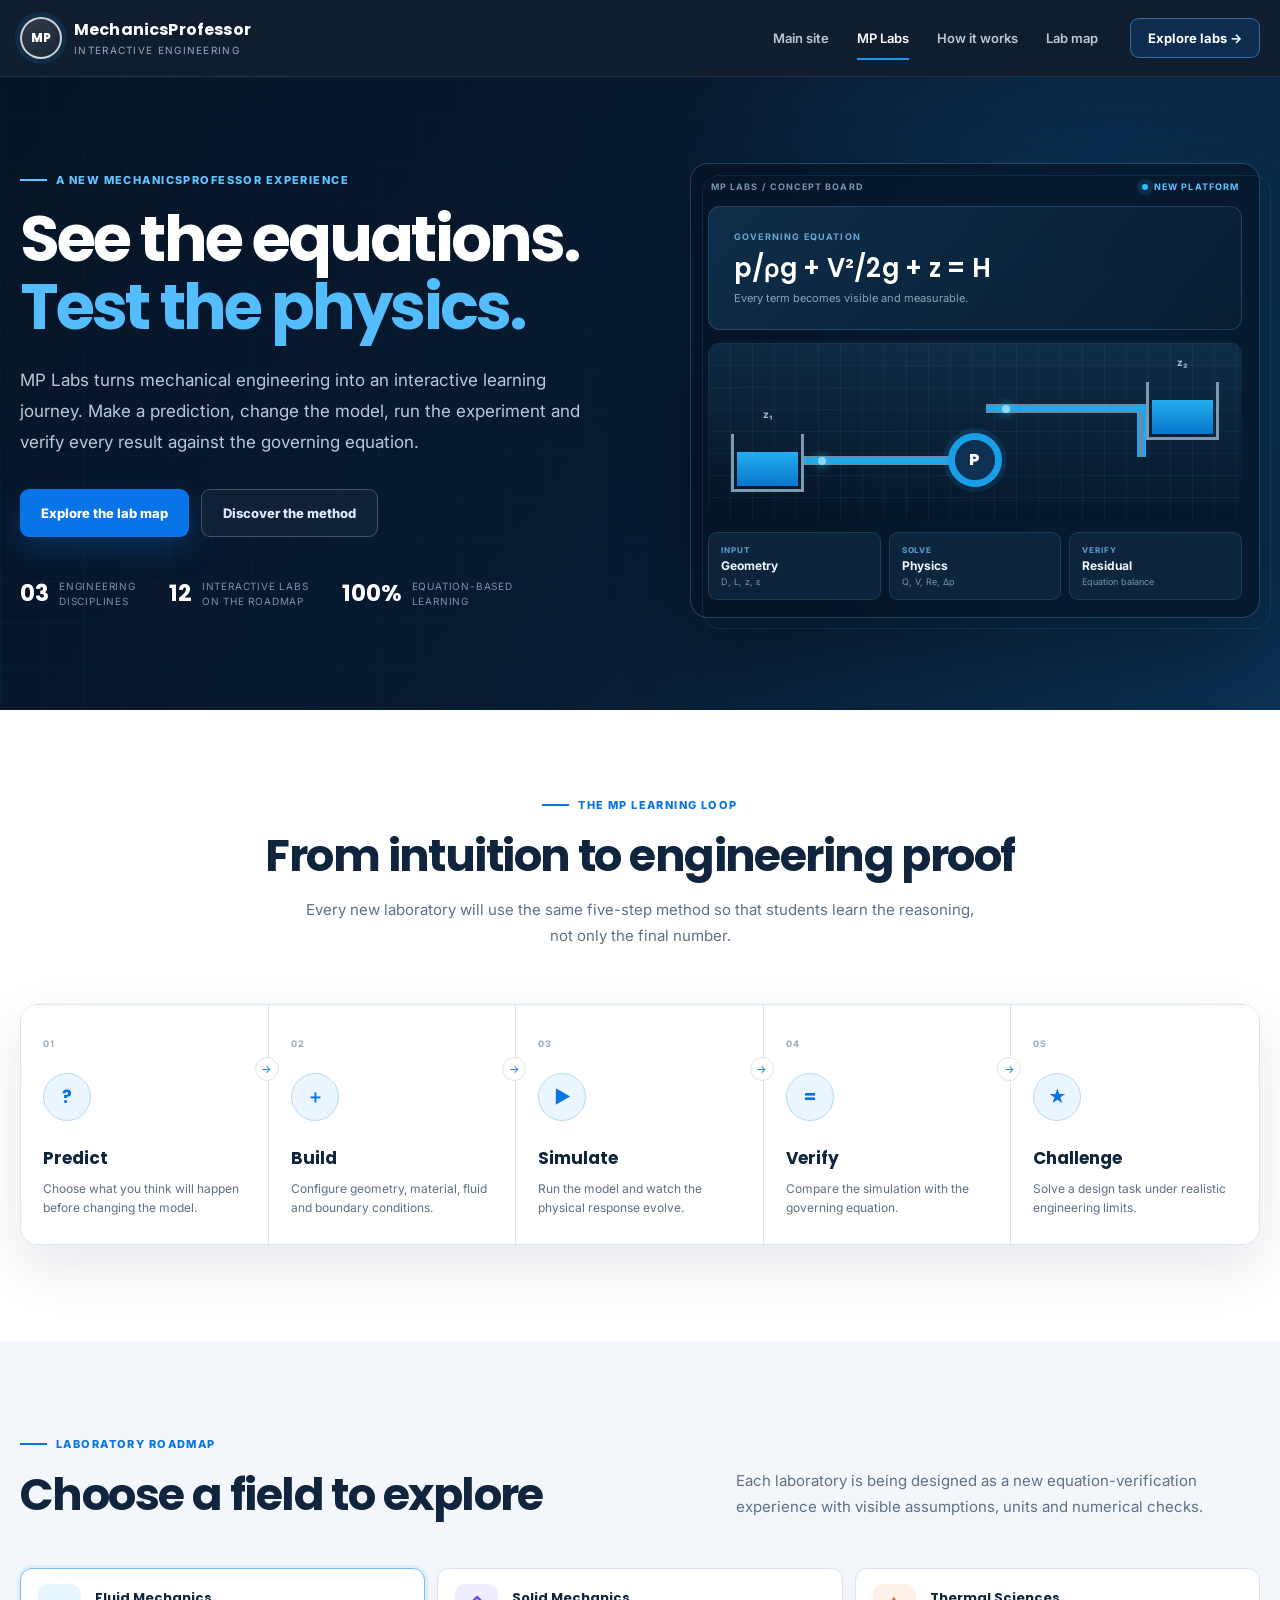
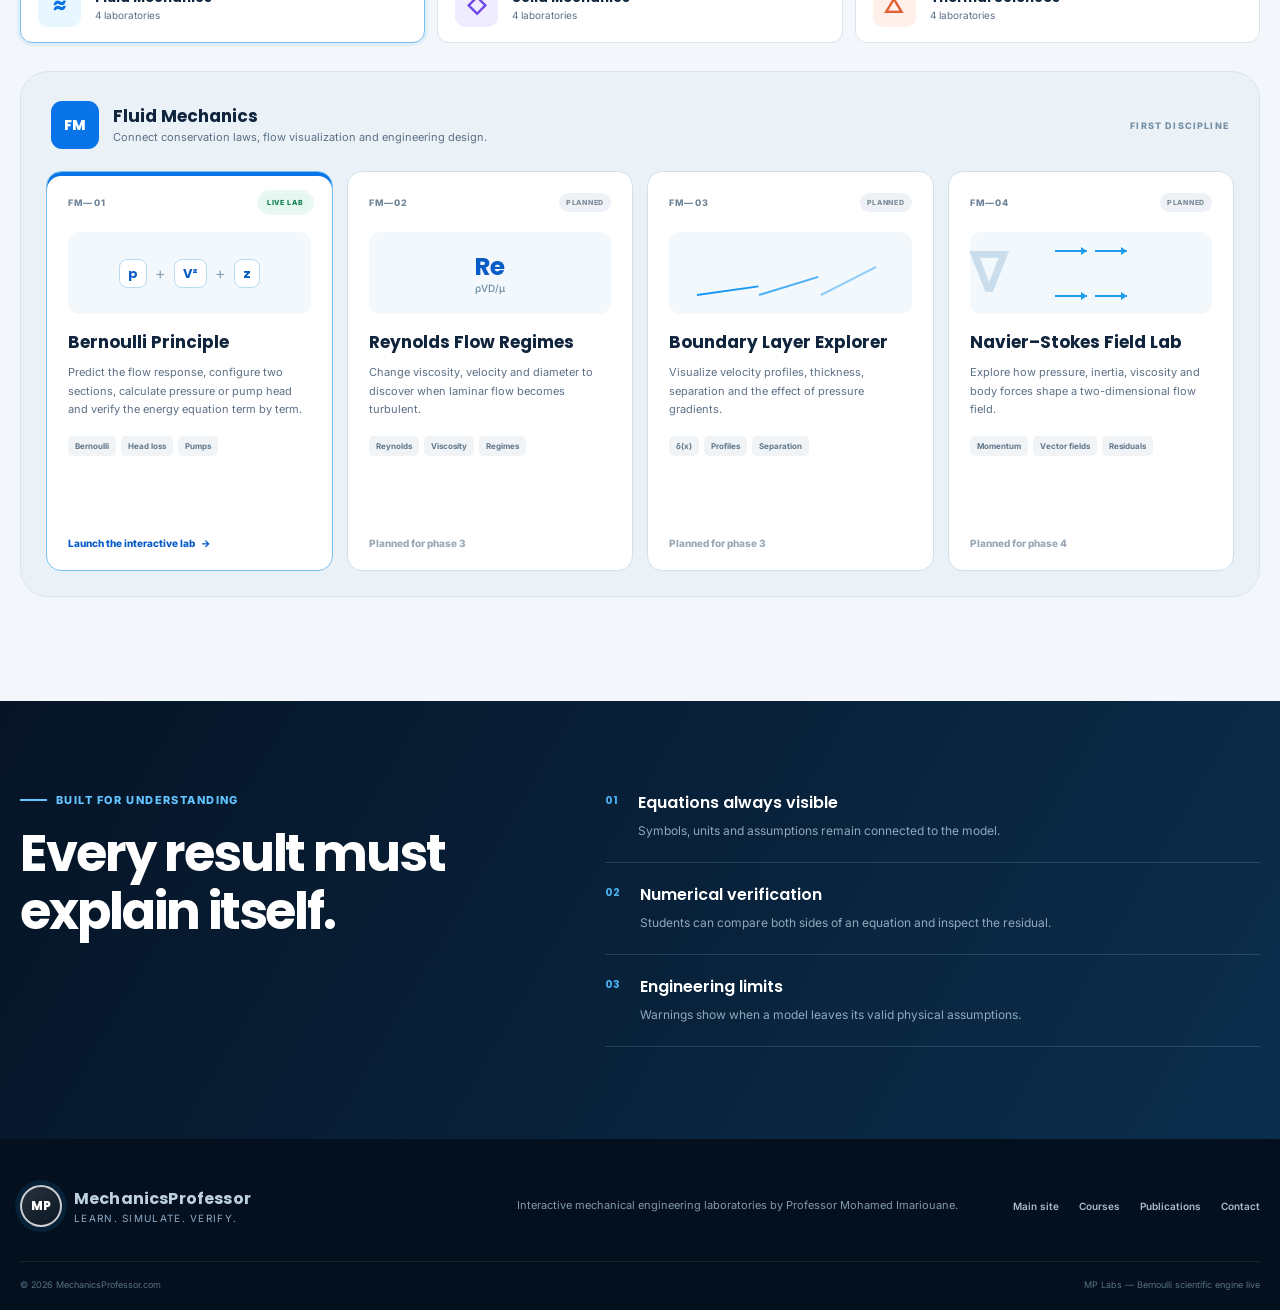
==== commit ae9d874e: "Add Bernoulli scientific engine" ====
--- a/labs/index.html
+++ b/labs/index.html
@@ -117,12 +117,12 @@
           <div class="panel-intro"><span class="panel-code">FM</span><div><h3>Fluid Mechanics</h3><p>Connect conservation laws, flow visualization and engineering design.</p></div><span class="panel-status">FIRST DISCIPLINE</span></div>
           <div class="lab-grid">
             <article class="lab-card lab-card-featured">
-              <div class="card-meta"><span class="lab-code">FM—01</span><span class="status status-next">NEXT TO BUILD</span></div>
+              <div class="card-meta"><span class="lab-code">FM—01</span><span class="status status-live">LIVE LAB</span></div>
               <div class="card-symbol bernoulli-symbol"><span>p</span><i>+</i><span>V²</span><i>+</i><span>z</span></div>
               <h3>Bernoulli Principle</h3>
-              <p>Build a flow system, track pressure, velocity and elevation, then verify the energy equation term by term.</p>
+              <p>Predict the flow response, configure two sections, calculate pressure or pump head and verify the energy equation term by term.</p>
               <ul class="concept-tags"><li>Bernoulli</li><li>Head loss</li><li>Pumps</li></ul>
-              <a class="card-link" href="fluid-mechanics/bernoulli/">View the new lab concept <span>→</span></a>
+              <a class="card-link" href="fluid-mechanics/bernoulli/">Launch the interactive lab <span>→</span></a>
             </article>
             <article class="lab-card">
               <div class="card-meta"><span class="lab-code">FM—02</span><span class="status">PLANNED</span></div>
@@ -191,7 +191,7 @@
       <p>Interactive mechanical engineering laboratories by Professor Mohamed Imariouane.</p>
       <div class="footer-links"><a href="../index.html">Main site</a><a href="../index.html#courses">Courses</a><a href="../index.html#publications">Publications</a><a href="../index.html#contact">Contact</a></div>
     </div>
-    <div class="labs-container footer-bottom"><span>© 2026 MechanicsProfessor.com</span><span>MP Labs — Phase 1 foundation</span></div>
+    <div class="labs-container footer-bottom"><span>© 2026 MechanicsProfessor.com</span><span>MP Labs — Bernoulli scientific engine live</span></div>
   </footer>
 
   <script src="shared/lab-engine.js"></script>
--- a/labs/shared/lab-design.css
+++ b/labs/shared/lab-design.css
@@ -190,6 +190,7 @@
 .lab-code { color: #6e8498; font-size: 9px; font-weight: 800; letter-spacing: .13em; }
 .status { padding: 5px 7px; border-radius: 999px; background: #eef2f6; color: #7d8c99; font-size: 7px; font-weight: 800; letter-spacing: .1em; }
 .status-next { background: #e6f5ff; color: var(--blue-700); }
+.status-live { background: #e5f8ef; color: #118053; box-shadow: 0 0 0 3px rgba(22,163,103,.08); }
 .card-symbol { height: 82px; display: flex; align-items: center; justify-content: center; gap: 8px; margin: 20px 0 17px; border-radius: 11px; background: #f3f8fc; color: var(--blue-700); }
 .bernoulli-symbol span { padding: 7px 8px; border: 1px solid #b8dbf4; border-radius: 8px; background: #fff; font: 700 13px/1 var(--font-heading); }
 .bernoulli-symbol i { color: #88a5b9; font-style: normal; }
